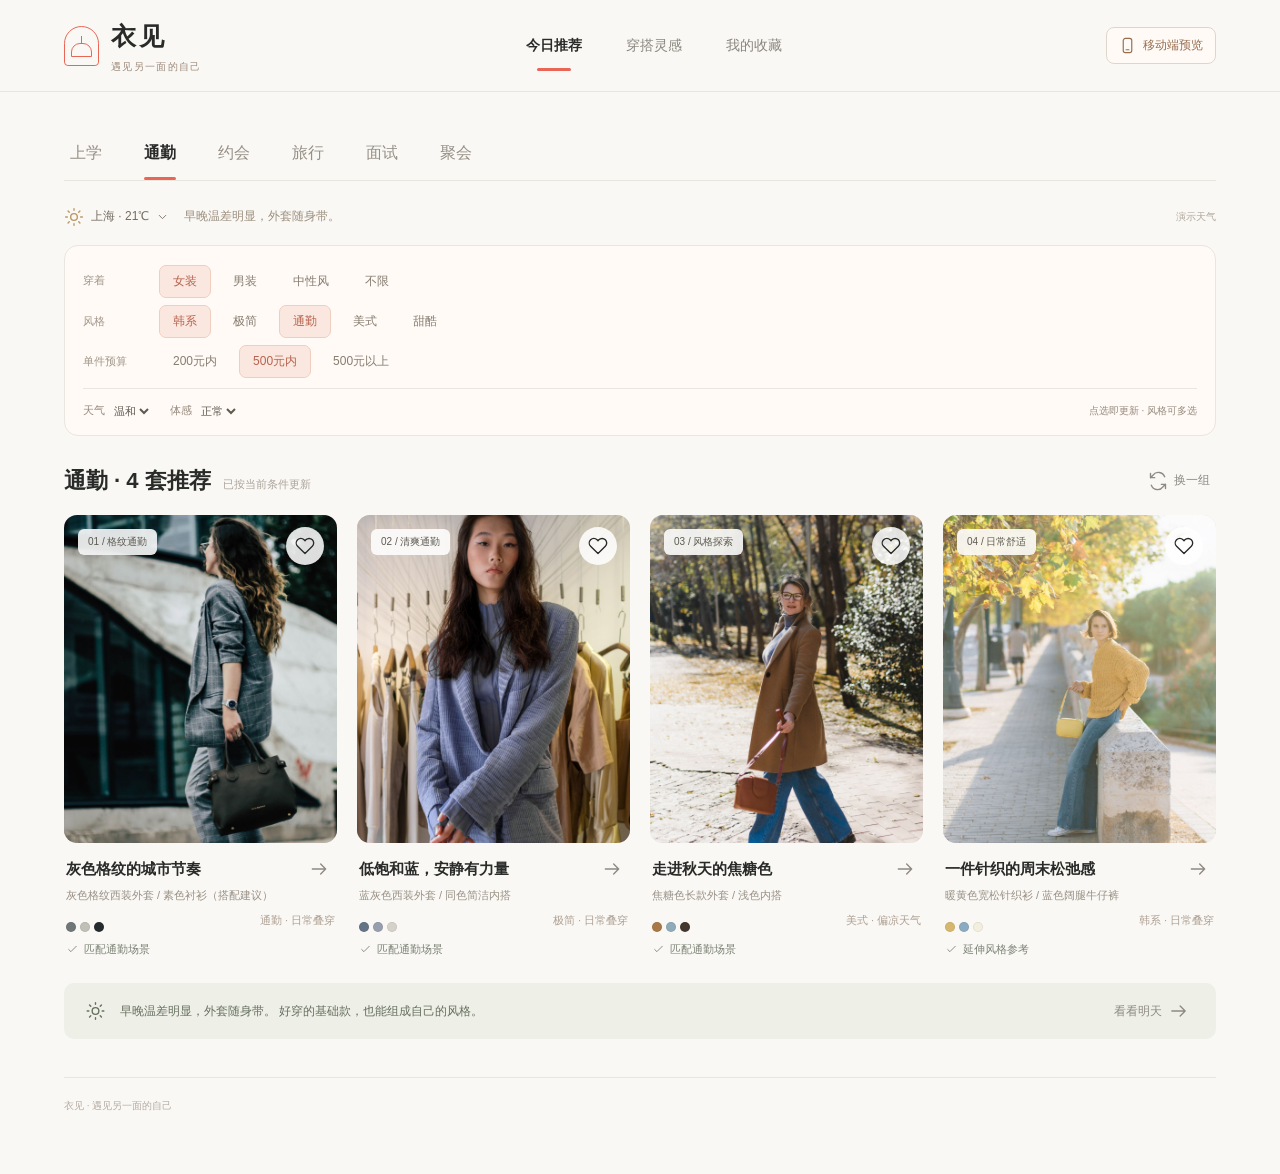
==== yijian/index.html @ 91e9daab "Add Yijian outfit demo and homepage project entry" ====
<!doctype html>
<html lang="zh-CN"><head><meta charset="utf-8"><meta name="viewport" content="width=device-width,initial-scale=1"><meta name="theme-color" content="#faf8f5"><title>衣见 · 遇见另一面的自己</title><link rel="stylesheet" href="style.css"></head><body>
<header class="header"><a href="#today" class="brand"><span class="brand-symbol" aria-hidden="true"></span><span>衣见<small>遇见另一面的自己</small></span></a><nav aria-label="主导航"><button data-page="today" class="active">今日推荐</button><button data-page="inspire">穿搭灵感</button><button data-page="mine">我的收藏</button></nav><div class="header-tools"><button id="device-toggle" class="device-toggle" aria-label="切换到移动端预览"><svg class="ico" viewBox="0 0 24 24" aria-hidden="true"><rect x="6" y="2" width="12" height="20" rx="3"/><path d="M10 18h4"/></svg><span>移动端预览</span></button></div></header>
<main id="main"></main>
<nav class="mobile-nav" aria-label="底部导航"><button data-page="today"><i data-icon="sun"></i><span>今日</span></button><button data-page="inspire"><i data-icon="grid"></i><span>灵感</span></button><button data-page="mine"><i data-icon="heart"></i><span>我的</span></button></nav>
<dialog id="modal"><div id="modal-content"></div></dialog><div id="toast" role="status" aria-live="polite"></div>
<script src="assets/sources.js"></script><script src="app.js"></script></body></html>
---- yijian/style.css ----
:root{--ink:#292b29;--muted:#8d8b86;--paper:#faf8f5;--red:#e96656;--line:#e9e5df;--green:#657965}*{box-sizing:border-box}body{margin:0;background:var(--paper);color:var(--ink);font:14px/1.6 -apple-system,BlinkMacSystemFont,"Segoe UI","Microsoft YaHei",sans-serif}button,input,select,textarea{font:inherit}button{cursor:pointer;border:0;background:none;color:inherit}a{color:inherit;text-decoration:none}button,a,input,summary{touch-action:manipulation}button:focus-visible,a:focus-visible,input:focus-visible,select:focus-visible{outline:3px solid #e9a499;outline-offset:4px}button:disabled{opacity:.45;cursor:default}svg.ico{width:20px;height:20px;stroke:currentColor;stroke-width:1.65;fill:none;stroke-linecap:round;stroke-linejoin:round;vertical-align:middle;flex-shrink:0}.header{height:92px;display:flex;align-items:center;justify-content:space-between;margin:0 auto;padding:0 5%;border-bottom:1px solid var(--line);background:#faf8f5f5;position:sticky;top:0;z-index:10}.brand{display:flex;align-items:center;gap:12px;font-size:21px;letter-spacing:2px;font-weight:700}.brand small{display:block;font-size:8px;font-weight:400;letter-spacing:2px;margin-top:2px;color:#9b968d}.brand-symbol{width:35px;height:40px;border:1.5px solid #e96656;border-radius:18px 18px 4px 4px;position:relative}.brand-symbol:before{content:'';position:absolute;width:19px;height:12px;border:1.5px solid #e96656;border-radius:9px 9px 0 0;left:6px;top:16px}.brand-symbol:after{content:'';position:absolute;height:8px;border-left:1.5px solid #e96656;left:16px;top:9px}.header nav{display:flex;gap:36px;height:100%;align-items:center}.header nav button{height:100%;padding:0 4px;color:#89867e;position:relative}.header nav button.active{color:#2b2c29;font-weight:600}.header nav button.active:after{content:'';height:3px;position:absolute;left:15px;right:15px;bottom:20px;background:var(--red);border-radius:2px}.icon-btn{width:38px;height:38px;border-radius:50%;display:inline-grid;place-items:center;background:#ffffffb0}.icon-btn:hover{background:#f1e7df}main{max-width:1376px;margin:auto;padding:34px 5% 60px}.greeting{display:flex;justify-content:space-between;align-items:center;margin-bottom:24px}.eyebrow{font-size:10px;letter-spacing:2.3px;color:#a59a8b}.muted{color:var(--muted)}.tiny{font-size:11px;color:var(--muted)}h1{font-size:38px;letter-spacing:1px;line-height:1.4;margin:8px 0 9px;font-weight:600}h1 em{font-style:normal;color:#a38872}h2{font-size:22px;font-weight:600;margin:0}h3{margin:0;font-size:17px;font-weight:600}p{margin:9px 0}.weather{display:flex;gap:16px;align-items:center;padding:16px 22px;border:1px solid var(--line);border-radius:15px;background:#fff9;cursor:pointer;text-align:left}.weather .weather-icon{color:#c79d60}.weather .weather-icon .ico{width:36px;height:36px}.weather strong{font:36px/1.1 Georgia,serif}.weather .tiny{display:block}.weather .city{font-size:12px;margin-bottom:4px}.weather .weather-detail{border-left:1px solid var(--line);padding-left:18px;margin-left:4px;line-height:2;font-size:11px;color:#969088}.decision-bar{display:flex;align-items:center;justify-content:space-between;padding:15px 19px;background:#f0ede7;border-radius:12px;margin:26px 0;gap:15px}.condition-tags{display:flex;align-items:center;gap:9px;flex-wrap:wrap}.condition-tags>span:first-child{font-size:12px;color:#8e867a;margin-right:6px}.chip{font-size:12px;padding:6px 12px;background:#fff;border:1px solid #e7e1d8;border-radius:7px;display:inline-flex;align-items:center;gap:6px;white-space:nowrap}.chip .ico{width:14px;height:14px}.edit{font-size:12px;color:#8c7e6b;display:inline-flex;gap:6px;align-items:center}.primary{background:var(--red);color:#fff;border-radius:9px;padding:12px 20px;display:inline-flex;align-items:center;justify-content:center;gap:9px;font-size:13px;font-weight:500;white-space:nowrap}.primary:hover{background:#db594a}.secondary{border:1px solid #dfd8ce;border-radius:8px;padding:10px 15px;display:inline-flex;align-items:center;justify-content:center;gap:8px;font-size:12px;background:white}.section-head{display:flex;align-items:center;justify-content:space-between;margin:27px 0 17px}.section-head h2 span{font-size:11px;color:#aaa399;font-weight:400;margin-left:12px}.link-btn{font-size:12px;color:#8e8a83;display:flex;align-items:center;gap:6px}.looks{display:grid;grid-template-columns:repeat(3,minmax(0,1fr));gap:23px}.look{min-width:0}.look-img{position:relative;aspect-ratio:3/3.6;overflow:hidden;border-radius:13px;background:#e4e0d9}.look-img>button:first-child{display:block;width:100%;height:100%;padding:0}.look-img img{height:100%;width:100%;object-fit:cover;object-position:center 42%;transition:transform .4s}.look:hover .look-img img{transform:scale(1.025)}.look-badge{position:absolute;top:14px;left:14px;background:#ffffffdf;backdrop-filter:blur(8px);padding:5px 10px;border-radius:6px;font-size:10px;pointer-events:none;color:#5c5a51}.look-img .save{position:absolute;right:13px;top:12px;background:#ffffffdc}.save[aria-pressed=true]{color:var(--red)}.save[aria-pressed=true] svg{fill:#ed78662c}.look-img .photo-credit{position:absolute;bottom:10px;left:13px;right:10px;color:white;font-size:8px;text-shadow:0 1px 4px #000;pointer-events:none}.look-copy{padding:14px 2px 0}.look-copy .row{display:flex;align-items:center;justify-content:space-between}.look-copy h3{font-size:17px}.look-copy p{font-size:12px;color:#989084;margin:6px 0}.palette{display:flex;gap:4px;margin-top:11px}.palette i{height:10px;width:10px;display:block;border-radius:50%;border:1px solid #0001}.look-go{margin-left:auto;color:#aea193;font-size:11px}.look-note{margin:9px 0 0;font-size:11px;color:#7b8374;display:flex;align-items:center;gap:5px}.look-note .ico{width:13px;height:13px}.insight-strip{display:flex;align-items:center;gap:14px;padding:17px 21px;background:#eeefe7;border-radius:10px;margin:25px 0 34px;color:#65705f;font-size:12px}.insight-strip .ico{width:21px}.insight-strip span{flex:1}.inspo-grid{display:grid;grid-template-columns:repeat(4,minmax(0,1fr));gap:20px}.inspo-card{display:block;text-align:left;padding:0;min-width:0}.inspo-card img{width:100%;aspect-ratio:4/4.7;object-fit:cover;border-radius:10px;display:block}.inspo-card h3{font-size:14px;line-height:1.6;margin:10px 0 5px}.inspo-card p{font-size:10px;color:#aaa299}.mini-author{display:flex;align-items:center;gap:6px;color:#999287;font-size:10px}.mini-author .dot{width:17px;height:17px;border-radius:50%;background:#e7ded2}.footer{font-size:10px;display:flex;justify-content:space-between;color:#b3aaa0;margin-top:38px;border-top:1px solid var(--line);padding-top:20px}.mobile-nav{display:none}.filters{display:flex;gap:10px;overflow:auto;margin:23px 0}.filters button{font-size:12px;white-space:nowrap;border-radius:20px;padding:8px 18px;background:#eeeae3;color:#8e8475}.filters button.active{background:#342f2a;color:white}.empty{grid-column:1/-1;text-align:center;padding:60px 20px;color:#9a9185}.empty svg{width:38px;height:38px;margin-bottom:12px}dialog{padding:0;border:0;border-radius:18px;width:min(1040px,93vw);max-height:90dvh;box-shadow:0 30px 120px #0004;background:var(--paper);overflow:auto}dialog::backdrop{background:#25231d88;backdrop-filter:blur(6px)}.modal-head{display:flex;justify-content:space-between;align-items:center;padding:20px 25px;border-bottom:1px solid var(--line);position:sticky;top:0;z-index:3;background:#faf8f5f5}.modal-head h2{font-size:18px}.detail-grid{display:grid;grid-template-columns:.95fr 1fr;gap:0}.detail-visual{background:#eeebe6;padding:20px;position:relative}.detail-visual>img{width:100%;max-height:690px;object-fit:contain;border-radius:8px;display:block}.source-credit{display:block;color:#979084;font-size:10px;margin:10px 0;text-align:center;text-decoration:underline}.detail-info{padding:26px 28px;min-width:0}.detail-info h2{font-size:26px;margin:3px 0 9px}.reason{font-size:13px;color:#797466;line-height:1.95;margin:16px 0}.reason-box{background:#efeee5;border-radius:10px;padding:13px 16px;margin:18px 0;font-size:12px;color:#747865}.reason-box strong{display:flex;gap:7px;align-items:center;font-weight:500;margin-bottom:5px}.reason-box .ico{width:16px;height:16px}.item-list{border-top:1px solid var(--line);margin:20px 0 15px}.item-row{display:flex;justify-content:space-between;gap:15px;align-items:center;padding:11px 0;border-bottom:1px solid var(--line);font-size:12px}.item-row small{color:#a59b8e;margin-right:15px}.item-row button{font-size:11px;color:#c67560}.adjustments{display:flex;gap:8px;flex-wrap:wrap;margin:20px 0}.adjustments button{padding:7px 10px;border:1px solid #ddd5c8;border-radius:6px;font-size:11px;background:white}.detail-actions{display:flex;gap:10px;flex-wrap:wrap;margin-top:20px}.detail-actions>*{flex:1}.related{padding:24px 28px;border-top:1px solid var(--line)}.related h3{margin-bottom:15px}.related .inspo-grid{grid-template-columns:repeat(3,minmax(0,1fr))}.related img{aspect-ratio:1.1}.product-grid{display:grid;grid-template-columns:repeat(3,minmax(0,1fr));gap:14px}.product{background:white;border-radius:9px;overflow:hidden;text-align:left;padding:0}.product img{width:100%;aspect-ratio:1;object-fit:cover}.product>div{padding:10px}.product h4{font-size:12px;margin:0 0 5px}.product .price{color:#db7862;font-size:16px}.product small{display:block;font-size:10px;color:#a69a89}.pref-wrap{max-width:640px;margin:auto;padding:25px 30px}.pref-wrap fieldset{border:0;padding:0;margin:0 0 24px}.pref-wrap legend{font-size:13px;margin-bottom:12px;font-weight:600}.options{display:flex;gap:8px;flex-wrap:wrap}.options button{border:1px solid #e2dcd2;border-radius:8px;background:white;padding:9px 15px;font-size:12px}.options button.active{background:#fbece6;color:#c06652;border-color:#e9b4a5}.pref-actions{display:flex;gap:10px;justify-content:flex-end;padding:15px 0;position:sticky;bottom:0;background:var(--paper)}.pref-wrap select,.pref-wrap input{border:1px solid #e2dcd2;border-radius:8px;padding:10px 12px;width:100%;background:white}.pref-columns{display:grid;grid-template-columns:1fr 1fr;gap:18px}.editorial{max-width:650px;margin:auto;padding:24px}.editorial>img{width:100%;max-height:520px;object-fit:contain;background:#efece6;border-radius:8px}.editorial p{font-size:14px;line-height:1.95;color:#766c60}.editorial h2{margin:22px 0 12px}.editorial .source-credit{text-align:left}.note-disclosure{font-size:10px!important;color:#9e968a!important}.product-detail{display:grid;grid-template-columns:1fr 1fr;gap:25px;padding:30px}.product-detail>img{width:100%;max-height:430px;object-fit:contain;background:white}.product-detail .price{font:32px Georgia,serif;color:#e26f56;margin:18px 0}.about{padding:25px;max-width:800px;margin:auto}.about p,.about li{font-size:13px;color:#84776a;line-height:1.9}.about a{color:#b47659;text-decoration:underline}.source-list{display:grid;grid-template-columns:1fr 1fr;gap:9px;font-size:11px}.source-list a{padding:8px;background:white;border-radius:6px}.share-wrap{padding:24px;max-width:480px;margin:auto}.share-wrap canvas{width:100%;height:auto;border-radius:10px;box-shadow:0 5px 20px #0001}.share-wrap .primary{width:100%;margin-top:15px}.update-preview{display:flex;gap:10px;background:#fff;border-radius:8px;padding:10px;margin:15px 0}.update-preview img{width:80px;height:95px;object-fit:cover;border-radius:5px}.update-preview div{align-self:center;font-size:12px}.update-preview small{display:block;color:#a49787;font-size:10px}.toast{position:fixed;bottom:35px;left:50%;transform:translateX(-50%);background:#36312bed;color:white;padding:11px 21px;border-radius:9px;font-size:12px;z-index:1000;box-shadow:0 5px 22px #0002;max-width:90vw}.summary-counts{display:flex;gap:35px;margin:26px 0}.summary-counts strong{display:block;font:32px Georgia,serif}.summary-counts span{font-size:11px;color:#a2988a}.foot-link{color:#b1836a;text-decoration:underline}.status-line{font-size:11px;color:#b08767;margin:10px 0}.sr-only{position:absolute;width:1px;height:1px;overflow:hidden;clip:rect(0,0,0,0)}
@media(min-width:1500px){main{padding-top:45px}.look-img{aspect-ratio:3/3.5}}@media(max-width:900px){.header{padding:0 4%;height:80px}.header nav{gap:20px}main{padding:25px 4% 50px}.greeting h1{font-size:29px}.weather{padding:12px}.weather .weather-detail{display:none}.looks{gap:16px}.look-copy h3{font-size:15px}.look-copy p{font-size:11px}.decision-bar{flex-wrap:wrap}.inspo-grid{gap:12px}.detail-grid{grid-template-columns:1fr 1fr}.detail-info{padding:20px}.detail-visual{padding:12px}.condition-tags{gap:6px}}
@media(max-width:620px){.header{height:69px;padding:0 20px}.brand{font-size:18px;gap:9px}.brand-symbol{transform:scale(.85)}.brand small{font-size:7px}.header nav{display:none}main{padding:24px 18px 100px}.greeting{display:block}.greeting h1{font-size:30px;margin-top:9px}.greeting>div>p{font-size:12px}.weather{width:100%;margin-top:20px;gap:15px;padding:14px 16px;border-radius:12px;justify-content:space-between}.weather .weather-detail{display:block;font-size:10px;padding-left:12px}.weather strong{font-size:30px}.weather .weather-icon .ico{width:31px;height:31px}.eyebrow{font-size:8px}.decision-bar{padding:13px;gap:14px;margin:18px 0 22px}.condition-tags{gap:6px}.condition-tags>span:first-child{width:100%;font-size:10px}.chip{padding:5px 8px;font-size:10px}.decision-bar>.primary{width:100%;padding:11px}.section-head{margin:23px 0 13px}.section-head h2{font-size:20px}.section-head h2 span{display:none}.looks{display:flex;overflow-x:auto;scroll-snap-type:x mandatory;gap:13px;margin:0 -18px;padding:0 18px 10px;scrollbar-width:thin}.look{flex:0 0 77%;scroll-snap-align:center}.look-img{aspect-ratio:3/3.7}.look-copy h3{font-size:17px}.look-copy p{font-size:12px}.inspo-grid{grid-template-columns:repeat(2,minmax(0,1fr));gap:22px 13px}.inspo-card img{aspect-ratio:3/4}.inspo-card h3{font-size:13px}.insight-strip{padding:14px;font-size:11px;margin:15px 0 28px}.insight-strip>button{display:none}.footer{font-size:9px;gap:15px}.mobile-nav{display:flex;position:fixed;left:0;right:0;bottom:0;justify-content:space-around;background:#fffc;padding:10px 12px max(12px,env(safe-area-inset-bottom));backdrop-filter:blur(15px);border-top:1px solid #eae5dd;z-index:11}.mobile-nav button{display:flex;flex-direction:column;align-items:center;gap:3px;font-size:10px;color:#a1988a;min-width:65px}.mobile-nav button.active{color:#d87660}.mobile-nav .ico{width:21px;height:21px}dialog{width:100%;max-width:100vw;max-height:100dvh;height:100dvh;margin:0;border-radius:0}.modal-head{padding:14px 18px}.detail-grid{display:block}.detail-visual{padding:0 18px 12px}.detail-visual>img{max-height:55vh;width:100%;object-fit:contain}.detail-info{padding:20px}.detail-info h2{font-size:24px}.related{padding:24px 20px}.related .inspo-grid{grid-template-columns:repeat(3,minmax(0,1fr));gap:10px}.related .inspo-card h3{font-size:11px}.related .inspo-card img{aspect-ratio:3/4}.related .mini-author{font-size:8px}.product-grid{gap:8px}.product h4{font-size:10px}.product>div{padding:8px}.pref-wrap{padding:22px}.pref-wrap fieldset{margin-bottom:20px}.pref-wrap .options button{font-size:12px;padding:8px 13px}.product-detail{display:block;padding:22px}.product-detail>img{max-height:42vh}.source-list{grid-template-columns:1fr}.toast{bottom:90px;width:max-content;text-align:center}.editorial{padding:20px}.share-wrap{padding:20px}.summary-counts{gap:28px}}
@media(prefers-reduced-motion:reduce){*{scroll-behavior:auto!important;transition:none!important}}

@media(max-width:620px){.greeting h1{font-size:27px}.weather{margin-top:13px;padding:10px 14px}.weather strong{font-size:25px}.weather .city{margin-bottom:0}.weather .weather-detail{line-height:1.7}.decision-bar{margin-top:15px;margin-bottom:18px;padding:11px}.condition-tags>span:first-child{width:auto}.decision-bar>.primary{padding:9px}.greeting>div>p{margin-bottom:0}.section-head{margin-top:19px}}

/* A real narrow viewport keeps all responsive pages and dialogs consistent. */
.header-tools{display:flex;align-items:center;gap:14px}.device-toggle{display:inline-flex;align-items:center;gap:7px;border:1px solid #dfd6cb;background:#fffaf5;border-radius:8px;padding:8px 12px;font-size:12px;color:#976d52}.device-toggle .ico{width:17px;height:17px}.device-preview{position:fixed;inset:0;z-index:50;background:#eae6e0;display:flex;flex-direction:column;align-items:center;padding:0 16px 18px}.device-toolbar{height:68px;flex-shrink:0;width:min(940px,100%);display:flex;align-items:center;justify-content:space-between;gap:20px}.device-toolbar strong{font-size:15px}.device-toolbar small{font-size:11px;color:#928779;margin-left:12px}.phone-frame{width:402px;max-width:100%;height:min(858px,calc(100dvh - 88px));border:6px solid #33332f;border-radius:30px;overflow:hidden;box-shadow:0 18px 50px #29221825;background:#faf8f5}.phone-frame iframe{display:block;width:100%;height:100%;border:0;background:#faf8f5}.device-preview[hidden]{display:none}html[data-device-embedded] #device-toggle{display:none}html[data-device-embedded] .header-tools{gap:0}@media(max-width:620px){body:not(.preview-active) #device-toggle{display:none}.device-toolbar small{display:none}.device-toolbar{height:58px}.device-preview{padding:0 0 8px}.phone-frame{height:calc(100dvh - 66px);border-width:3px;border-radius:16px}}

/* Direct filters and separate navigation levels. */
.scene-tabs{display:flex;gap:30px;border-bottom:1px solid var(--line);margin:0 0 22px;position:sticky;top:92px;background:var(--paper);z-index:9;overflow-x:auto;scrollbar-width:none}.scene-tabs button{white-space:nowrap;padding:14px 6px;color:#969086;position:relative;font-size:16px}.scene-tabs button[aria-pressed=true]{color:var(--ink);font-weight:650}.scene-tabs button[aria-pressed=true]:after{content:'';height:3px;background:var(--red);position:absolute;bottom:0;left:6px;right:6px;border-radius:3px}.quick-panel{border:1px solid var(--line);border-radius:14px;background:#fffaf6;padding:12px 18px}.quick-row{display:flex;align-items:center;gap:16px;margin:7px 0}.quick-row>span{width:60px;flex-shrink:0;font-size:11px;color:#a19689}.quick-options{display:flex;gap:8px;overflow:auto;scrollbar-width:none}.quick-options button{padding:6px 13px;border:1px solid transparent;border-radius:7px;white-space:nowrap;font-size:12px;color:#867c70}.quick-options button[aria-pressed=true]{background:#fae8e0;color:#b8624c;border-color:#efcdbf}.quick-context{display:flex;align-items:center;gap:18px;border-top:1px solid var(--line);margin-top:10px;padding-top:10px;font-size:11px;color:#95897c}.quick-context label{display:flex;align-items:center;gap:5px}.quick-context select{font-size:11px;border:0;background:transparent;color:#5f594f;padding:5px 0}.quick-context small{margin-left:auto;font-size:10px}.greeting{margin-bottom:18px}.greeting h1{font-size:29px}.greeting .muted{font-size:12px}.insight-strip{margin-bottom:12px}
@media(max-width:900px){.scene-tabs{top:80px}}
@media(max-width:620px){main{padding-top:0}.scene-tabs{top:69px;margin:0 -18px 14px;padding:0 16px;gap:0;justify-content:space-between}.scene-tabs button{font-size:14px;padding:12px 9px}.greeting{display:flex;align-items:center;margin:0 0 14px;gap:10px}.greeting .eyebrow,.greeting .muted,.weather-detail,.weather .city,.weather .tiny{display:none!important}.greeting h1{font-size:18px;letter-spacing:0;margin:0;line-height:1.6}.greeting h1 em{display:block}.weather{width:auto;flex-shrink:0;border:0;background:transparent;padding:0;margin:0;gap:6px}.weather strong{font-size:25px}.weather .weather-icon .ico{width:23px;height:23px}.quick-panel{padding:8px 10px;border-radius:10px}.quick-row{gap:5px;margin:5px 0}.quick-row>span{width:49px;font-size:10px}.quick-options{gap:3px;flex:1}.quick-options button{font-size:11px;padding:5px 8px}.quick-context{gap:10px;padding-top:5px;margin-top:7px}.quick-context small{font-size:9px}.section-head h2{font-size:19px}.section-head{margin-top:19px}.footer{margin-top:20px}.mobile-nav{padding-top:9px}.mobile-nav button{font-size:11px;gap:4px}.mobile-nav button.active{font-weight:600}.mobile-nav button.active .ico{stroke-width:2}}

/* Compact brand signature and a single weather row. */
.brand{font-size:25px;letter-spacing:3px}.brand small{font-size:10px;letter-spacing:1.3px;color:#9b8878;margin-top:3px;font-weight:400}.weather-line{display:flex;align-items:center;gap:15px;margin:0 0 14px;font-size:12px;color:#9b8e7d;min-height:28px}.weather-line button{display:flex;align-items:center;gap:7px;padding:0;white-space:nowrap;color:#756c60}.weather-line button .ico:first-child{color:#bb9863}.weather-line button .ico:last-child{width:13px}.weather-line small{margin-left:auto;font-size:10px;color:#b0a69a}@media(max-width:620px){.brand{font-size:22px}.brand small{font-size:9px;letter-spacing:1px}.weather-line{gap:8px;font-size:10px;margin-bottom:11px;flex-wrap:wrap}.weather-line button{gap:4px}.weather-line button .ico:first-child{width:17px}.weather-line small{font-size:8px}.scene-tabs{margin-bottom:10px}}

.page-heading{display:flex;align-items:baseline;gap:14px;margin:0 0 8px}.page-heading h1{font-size:24px;line-height:1.4;letter-spacing:0;margin:0}.page-heading>span{font-size:11px;color:#a19484}.page-heading+.filters{margin:15px 0 20px}.summary-counts{margin:18px 0 20px;gap:35px}.summary-counts strong{font-size:27px}.xhs-link{margin:8px 0 12px}.editorial>.primary{margin-right:8px}.product-route{display:flex;gap:7px;align-items:center;color:#d07059;font-size:12px;margin:6px 0}.product-route .ico{width:14px}.link-settings{margin-top:22px;border-top:1px solid var(--line);padding-top:14px;color:#9a8b7b;font-size:11px}.link-settings summary{cursor:pointer}.link-settings label{display:block;margin:12px 0 6px}.link-settings textarea{width:100%;border:1px solid var(--line);border-radius:7px;padding:9px;background:white;font-size:12px;color:var(--ink);resize:vertical}.link-settings button{margin-top:9px}@media(max-width:620px){.page-heading{padding-top:16px;gap:10px}.page-heading h1{font-size:21px}.page-heading>span{font-size:10px}.page-heading+.filters{margin:12px 0 17px}.summary-counts{margin:16px 0 18px;justify-content:space-between;gap:15px}.summary-counts strong{font-size:25px}.summary-counts span{font-size:10px}.product-detail>.product-detail{padding:0}}

/* Mobile recommendations use the same vertical reading flow as inspiration. */
@media(max-width:620px){
 .looks{display:grid;grid-template-columns:repeat(2,minmax(0,1fr));gap:22px 12px;overflow:visible;scroll-snap-type:none;margin:0;padding:0;}
 .look{min-width:0;scroll-snap-align:none;}
 .look-img{aspect-ratio:3/4;border-radius:10px;}
 .look-badge{top:9px;left:8px;padding:4px 6px;font-size:8px;max-width:calc(100% - 47px);}
 .look-img .save{width:30px;height:30px;right:7px;top:7px;}
 .look-img .save .ico{width:17px;height:17px;}
 .look-img .photo-credit{left:8px;bottom:7px;font-size:7px;}
 .look-copy{padding:9px 1px 0;}
 .look-copy h3{font-size:13px;line-height:1.5;}
 .look-copy .row:first-child>.link-btn{display:none;}
 .look-copy p{font-size:10px;line-height:1.6;}
 .palette{gap:3px;margin-top:6px;}
 .palette i{width:8px;height:8px;}
 .look-go{font-size:9px;}
 .look-note{font-size:9px;gap:3px;line-height:1.5;}
 .look-note .ico{width:11px;height:11px;}
}

@media(min-width:901px){.looks{grid-template-columns:repeat(4,minmax(0,1fr));gap:20px}.look-copy h3{font-size:15px}.look-copy p{font-size:11px}}
@media(min-width:621px) and (max-width:900px){.looks{grid-template-columns:repeat(2,minmax(0,1fr));gap:24px 18px}}

.collection-grid{display:grid;grid-template-columns:repeat(3,minmax(0,1fr));gap:16px;margin-bottom:24px}.collection-card{--collection-ink:#9c7664;background:#f3eee7;border:1px solid #e8ded3;border-radius:13px;padding:15px 18px;min-width:0;display:flex;flex-direction:column}.collection-forest{--collection-ink:#66765b;background:#edf0e6;border-color:#dee5d5}.collection-men{--collection-ink:#6c7d8a;background:#edf0f1;border-color:#dee3e5}.collection-art{--collection-ink:#ac8061;background:#f6eee4;border-color:#eee0ce}.collection-top{display:flex;align-items:center;justify-content:space-between;color:var(--collection-ink);font-size:10px}.collection-top>span{display:flex;align-items:center;gap:6px}.collection-top>span .ico{width:15px;height:15px}.collection-top .icon-btn{width:30px;height:30px;background:#ffffff80}.collection-top .icon-btn .ico{width:17px;height:17px}.collection-top button[aria-pressed=true]{color:var(--red)}.collection-top button[aria-pressed=true] .ico{fill:#e9665620}.collection-body{display:flex;flex-direction:column;flex:1;padding-top:7px}.collection-body h3{font-size:17px;line-height:1.6;letter-spacing:.3px;margin:0 0 12px}.collection-tags{display:flex;gap:5px;flex-wrap:wrap;color:var(--collection-ink);font-size:10px}.collection-tags span{background:#ffffff88;border-radius:4px;padding:2px 7px}.collection-body p{font-size:10px;color:#9e9284;margin:9px 0}.collection-open{margin-top:auto;padding-top:16px;display:flex;align-items:center;gap:6px;font-size:11px;color:var(--collection-ink)}.collection-open .ico{width:14px;height:14px}.filters{flex-wrap:wrap;overflow:visible;gap:7px}.filters button{padding:7px 15px}
@media(max-width:900px){.collection-grid{grid-template-columns:repeat(2,minmax(0,1fr))}}
@media(max-width:620px){.collection-grid{gap:12px;margin-bottom:18px}.collection-card{padding:10px 12px;border-radius:10px}.collection-body h3{font-size:13px;line-height:1.65;margin-bottom:9px}.collection-top{font-size:9px}.collection-top>span .ico{width:13px;height:13px}.collection-top .icon-btn{width:27px;height:27px}.collection-tags{font-size:9px}.collection-tags span{padding:2px 5px}.collection-body p{font-size:9px}.collection-open{font-size:10px;padding-top:12px}.filters{gap:6px}.filters button{font-size:11px;padding:6px 10px}}

/* Compact proposal actions. Larger invisible targets keep mobile taps easy. */
.look-tools{display:flex;align-items:center;justify-content:space-between;gap:12px;border-top:1px solid var(--line);padding-top:8px;margin-top:14px}
.look-tweaks{display:flex;align-items:center;gap:6px}.look-tweaks button{display:inline-flex;align-items:center;justify-content:center;gap:4px;min-height:44px;padding:0 8px;font-size:12px;color:#84796b}.look-tweaks .ico{width:16px;height:16px}
.look-tool-icons{display:flex;align-items:center;gap:2px;margin-left:auto}.tool-icon{display:inline-flex;align-items:center;justify-content:center;width:44px;height:44px;border-radius:50%;color:#777168;list-style:none;padding:0;cursor:pointer}.tool-icon:hover,.look-tweaks button:hover{background:#eee9e2}.tool-icon .ico{width:20px;height:20px}.tool-icon[aria-pressed=true]{color:var(--red)}.tool-icon[aria-pressed=true] .ico{fill:#e9665624}
.look-more{position:relative}.look-more summary::-webkit-details-marker{display:none}.look-more-menu{position:absolute;right:0;bottom:calc(100% + 6px);width:164px;background:#fff;border:1px solid var(--line);border-radius:12px;box-shadow:0 8px 25px #30282012;padding:5px;z-index:4}.look-more-menu button{display:block;width:100%;min-height:44px;text-align:left;padding:9px 12px;font-size:12px;border-radius:8px}.look-more-menu button:hover{background:#f6f2ed}.look-more summary:focus-visible{outline:3px solid #e9a499;outline-offset:2px}
@media(max-width:620px){.look-tools{gap:4px}.look-tweaks{gap:0}.look-tweaks button{padding:0 7px}.look-tool-icons{gap:0}}

.warm-layer-note{display:flex;align-items:center;gap:6px;font-size:11px;color:var(--green);margin:14px 0}.warm-layer-note .ico{width:14px;height:14px}.warm-layer-note .edit{margin-left:auto;min-height:36px}
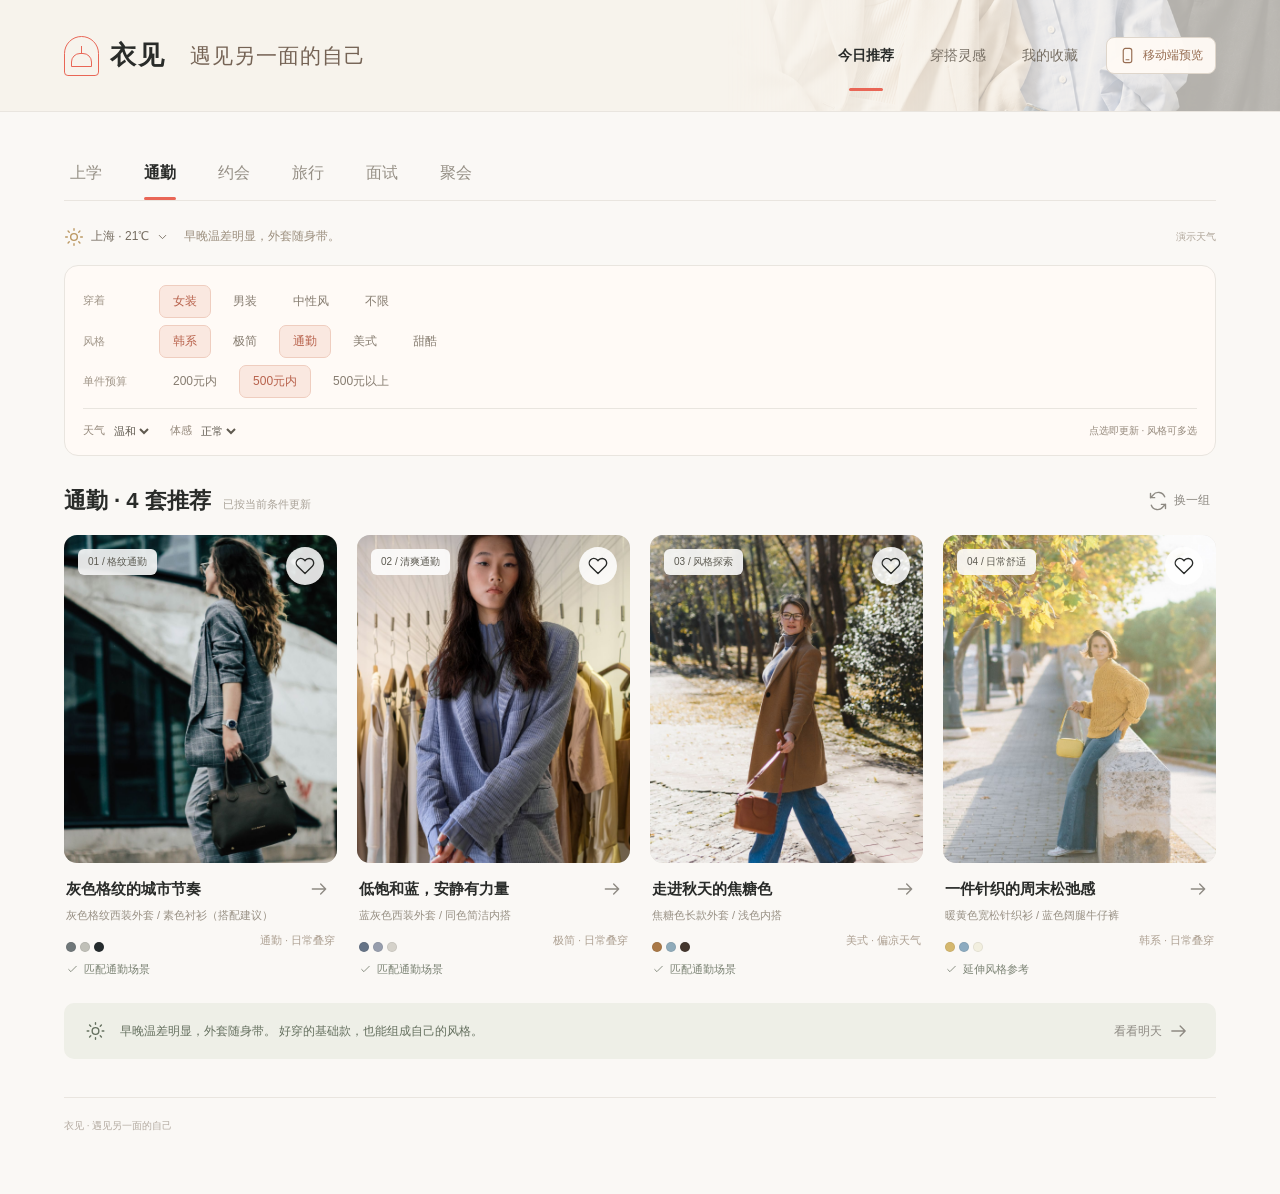
==== commit caf661f3: "Update Yijian with latest brand banner and styles" ====
--- a/yijian/index.html
+++ b/yijian/index.html
@@ -1,6 +1,6 @@
 <!doctype html>
 <html lang="zh-CN"><head><meta charset="utf-8"><meta name="viewport" content="width=device-width,initial-scale=1"><meta name="theme-color" content="#faf8f5"><title>衣见 · 遇见另一面的自己</title><link rel="stylesheet" href="style.css"></head><body>
-<header class="header"><a href="#today" class="brand"><span class="brand-symbol" aria-hidden="true"></span><span>衣见<small>遇见另一面的自己</small></span></a><nav aria-label="主导航"><button data-page="today" class="active">今日推荐</button><button data-page="inspire">穿搭灵感</button><button data-page="mine">我的收藏</button></nav><div class="header-tools"><button id="device-toggle" class="device-toggle" aria-label="切换到移动端预览"><svg class="ico" viewBox="0 0 24 24" aria-hidden="true"><rect x="6" y="2" width="12" height="20" rx="3"/><path d="M10 18h4"/></svg><span>移动端预览</span></button></div></header>
+<header class="header"><div class="header-art" aria-hidden="true"><img src="assets/cover-v4.png" width="1672" height="941" alt=""></div><a href="#today" class="brand" aria-label="衣见首页"><span class="brand-symbol" aria-hidden="true"></span><span>衣见</span></a><p class="header-slogan">遇见另一面的自己</p><nav aria-label="主导航"><button data-page="today" class="active">今日推荐</button><button data-page="inspire">穿搭灵感</button><button data-page="mine">我的收藏</button></nav><div class="header-tools"><button id="device-toggle" class="device-toggle" aria-label="切换到移动端预览"><svg class="ico" viewBox="0 0 24 24" aria-hidden="true"><rect x="6" y="2" width="12" height="20" rx="3"/><path d="M10 18h4"/></svg><span>移动端预览</span></button></div></header>
 <main id="main"></main>
 <nav class="mobile-nav" aria-label="底部导航"><button data-page="today"><i data-icon="sun"></i><span>今日</span></button><button data-page="inspire"><i data-icon="grid"></i><span>灵感</span></button><button data-page="mine"><i data-icon="heart"></i><span>我的</span></button></nav>
 <dialog id="modal"><div id="modal-content"></div></dialog><div id="toast" role="status" aria-live="polite"></div>
--- a/yijian/style.css
+++ b/yijian/style.css
@@ -53,3 +53,18 @@
 @media(max-width:620px){.look-tools{gap:4px}.look-tweaks{gap:0}.look-tweaks button{padding:0 7px}.look-tool-icons{gap:0}}
 
 .warm-layer-note{display:flex;align-items:center;gap:6px;font-size:11px;color:var(--green);margin:14px 0}.warm-layer-note .ico{width:14px;height:14px}.warm-layer-note .edit{margin-left:auto;min-height:36px}
+
+/* A compact brand strip: live text stays legible at every viewport size. */
+:root{--app-header-height:112px}
+.header{height:var(--app-header-height);gap:24px;margin:0;width:100%;overflow:hidden;background:#f7f3ec;padding:0 5%;isolation:isolate}
+.header-art{position:absolute;top:0;right:0;bottom:0;width:44%;overflow:hidden;opacity:.27;pointer-events:none;mask-image:linear-gradient(to right,transparent,#000 48%);-webkit-mask-image:linear-gradient(to right,transparent,#000 48%)}
+.header-art img{position:absolute;right:0;top:50%;width:185%;max-width:none;height:auto;transform:translateY(-50%)}
+.header>.brand,.header>.header-slogan,.header>nav,.header>.header-tools{position:relative;z-index:1}
+.header .brand{flex-shrink:0;gap:11px;font-size:26px;letter-spacing:2px}
+.header-slogan{margin:0;font-size:21px;letter-spacing:1px;font-weight:450;line-height:1.5;white-space:nowrap;color:#756355}
+.header nav{margin-left:auto;gap:28px;flex-shrink:0}.header nav button{color:#766e63}.header nav button.active{color:var(--ink)}
+.header-tools{flex-shrink:0}.header .device-toggle{background:#fffaf5f5}
+.scene-tabs{top:var(--app-header-height)}
+@media(max-width:1100px){.header{gap:16px}.header-slogan{font-size:17px;letter-spacing:.5px}.header nav{gap:20px}.header .brand{font-size:24px}.header .device-toggle{padding:8px 10px;font-size:11px}}
+@media(max-width:900px){:root{--app-header-height:94px}.header{gap:10px}.header .brand{font-size:22px;gap:8px}.header-slogan{font-size:14px;letter-spacing:.5px}.header nav{gap:12px}.header nav button{font-size:12px}.header .device-toggle{padding:7px 8px;gap:4px;font-size:10px}.header .device-toggle .ico{width:15px;height:15px}}
+@media(max-width:620px){:root{--app-header-height:82px}.header{padding:0 18px;gap:12px;justify-content:flex-start}.header .brand{font-size:23px;gap:9px}.header-slogan{font-size:clamp(12px,3.5vw,15px);letter-spacing:.2px}.header-art{width:42%;opacity:.21}.header-tools{margin-left:auto}.header nav{display:none}.scene-tabs{top:var(--app-header-height)}}
